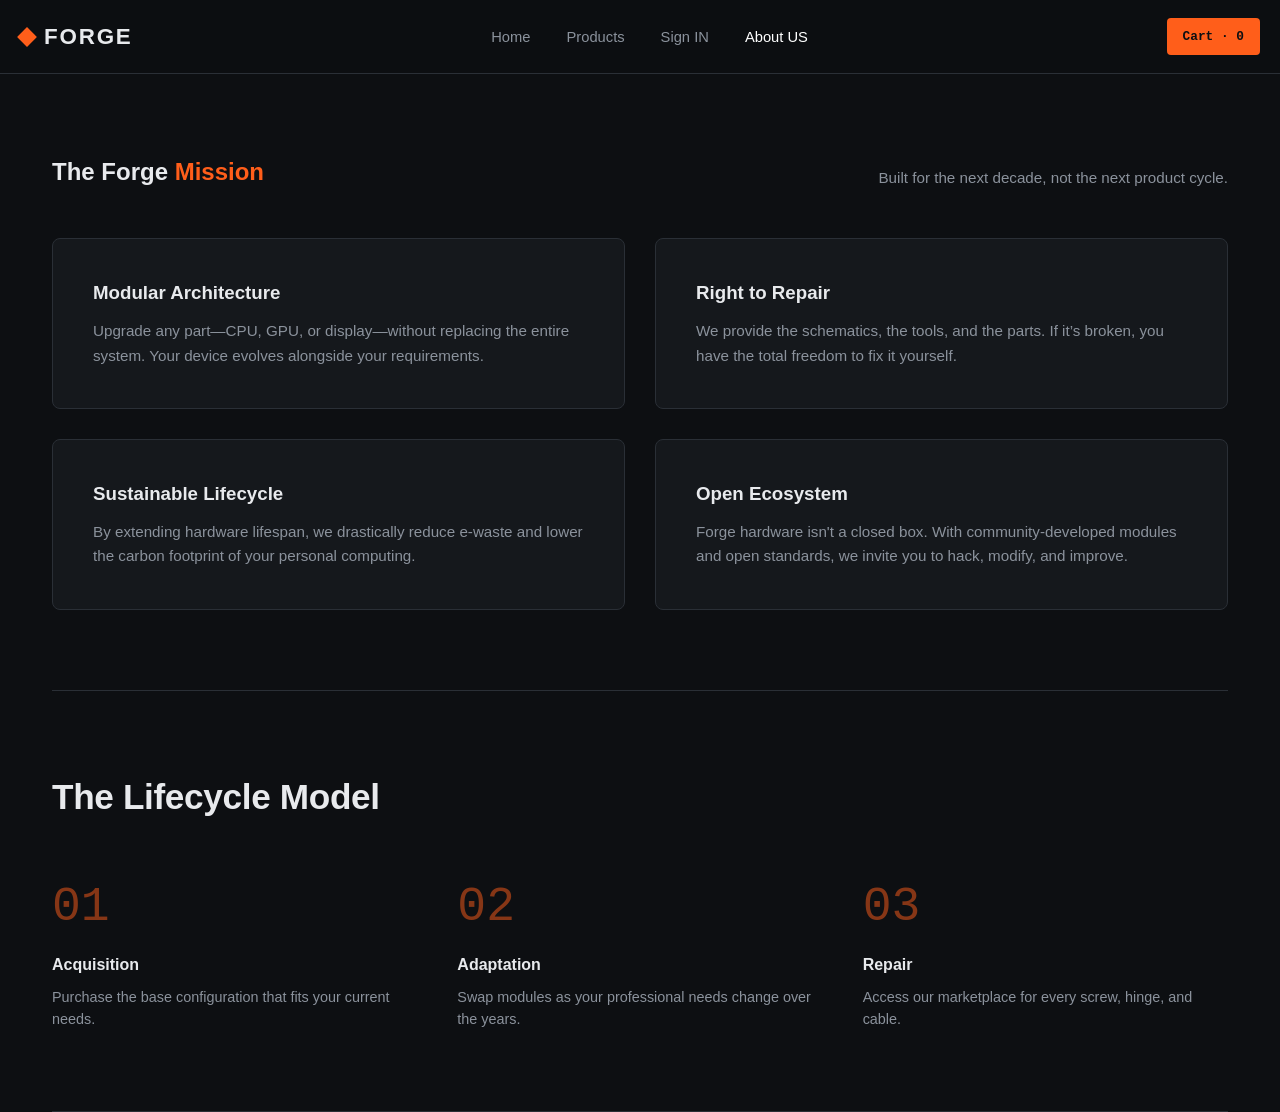
==== Pages/about.html @ 5feacd2b "please work" ====
<!doctype html>
<html lang="en">
    <head>
        <meta charset="UTF-8" />
        <meta name="viewport" content="width=device-width, initial-scale=1.0" />
        <title>About Forge — The Modular Standard</title>
        <link rel="stylesheet" href="/style.css" />
        <link rel="stylesheet" href="style.css" />
        <link rel="icon" href="/public/favicon.svg" />
    </head>
    <body>
        <header>
            <div class="container nav">
                <a href="/index.html" class="logo">
                    <span class="logo-mark"></span>
                    FORGE
                </a>
                <nav class="nav-links">
                    <a href="/index.html">Home</a>
                    <a href="shop.html">Products</a>
                    <a href="signin.html">Sign IN</a>
                    <a href="about.html" style="color: #ffffff">About US</a>
                </nav>
                <div class="nav-actions">
                    <a href="cart.html" class="cart-btn"
                        >Cart · <span class="cart-count">0</span></a
                    >
                </div>
            </div>
        </header>
        <main class="container">
            <section class="section">
                <div class="section-head">
                    <h1>The Forge <span class="accent-text">Mission</span></h1>
                    <p>
                        Built for the next decade, not the next product cycle.
                    </p>
                </div>

                <div class="mission-grid">
                    <div class="mission-card">
                        <h3>Modular Architecture</h3>
                        <p>
                            Upgrade any part—CPU, GPU, or display—without
                            replacing the entire system. Your device evolves
                            alongside your requirements.
                        </p>
                    </div>
                    <div class="mission-card">
                        <h3>Right to Repair</h3>
                        <p>
                            We provide the schematics, the tools, and the parts.
                            If it’s broken, you have the total freedom to fix it
                            yourself.
                        </p>
                    </div>
                    <div class="mission-card">
                        <h3>Sustainable Lifecycle</h3>
                        <p>
                            By extending hardware lifespan, we drastically
                            reduce e-waste and lower the carbon footprint of
                            your personal computing.
                        </p>
                    </div>
                    <div class="mission-card">
                        <h3>Open Ecosystem</h3>
                        <p>
                            Forge hardware isn't a closed box. With
                            community-developed modules and open standards, we
                            invite you to hack, modify, and improve.
                        </p>
                    </div>
                </div>
            </section>

            <section class="section">
                <div class="section-head">
                    <h2>The Lifecycle Model</h2>
                </div>
                <div class="lifecycle-grid">
                    <div class="lifecycle-step">
                        <span class="step-num">01</span>
                        <h4>Acquisition</h4>
                        <p>
                            Purchase the base configuration that fits your
                            current needs.
                        </p>
                    </div>
                    <div class="lifecycle-step">
                        <span class="step-num">02</span>
                        <h4>Adaptation</h4>
                        <p>
                            Swap modules as your professional needs change over
                            the years.
                        </p>
                    </div>
                    <div class="lifecycle-step">
                        <span class="step-num">03</span>
                        <h4>Repair</h4>
                        <p>
                            Access our marketplace for every screw, hinge, and
                            cable.
                        </p>
                    </div>
                </div>
            </section>
        </main>
    </body>
</html>
---- style.css ----
:root {
    --bg: #0d0f12;
    --bg-panel: #15181c;
    --bg-panel-2: #1b1f24;
    --line: #2a2f36;
    --text: #e8eaed;
    --text-dim: #8b929c;
    --accent: #ff5e1a;
    --accent-dim: #ad3f12;
    --teal: #1fd9c4;
    --font-display: "Space Grotesk", sans-serif;
    --font-body: "Inter", sans-serif;
    --font-mono: "JetBrains Mono", monospace;
}

* {
    margin: 0;
    padding: 0;
    box-sizing: border-box;
}

html {
    scroll-behavior: smooth;
}

body {
    background: var(--bg);
    color: var(--text);
    font-family: var(--font-body);
    line-height: 1.5;
}

a {
    color: inherit;
    text-decoration: none;
}

img {
    max-width: 100%;
    display: block;
}

:focus-visible {
    outline: 2px solid var(--accent);
    outline-offset: 2px;
}

.container {
    max-width: 1240px;
    margin: 0 auto;
    padding: 0 32px;
}

header {
    position: sticky;
    top: 0;
    z-index: 100;
    background: rgba(13, 15, 18, 0.9);
    backdrop-filter: blur(10px);
    border-bottom: 1px solid var(--line);
}

.nav {
    display: flex;
    align-items: center;
    justify-content: space-between;
    padding: 18px 0;
}

.logo {
    font-family: var(--font-display);
    font-weight: 700;
    font-size: 1.4rem;
    letter-spacing: 0.08em;
    display: flex;
    align-items: center;
    gap: 10px;
}

.logo-mark {
    width: 14px;
    height: 14px;
    background: var(--accent);
    transform: rotate(45deg);
    flex-shrink: 0;
}

.nav-links {
    display: flex;
    gap: 36px;
    font-size: 0.92rem;
    color: var(--text-dim);
}

.nav-links a {
    transition: color 0.15s ease;
}
.nav-links a:hover {
    color: var(--text);
}

.nav-actions {
    display: flex;
    align-items: center;
    gap: 18px;
}

.icon-btn {
    font-family: var(--font-mono);
    font-size: 0.8rem;
    color: var(--text-dim);
    border: 1px solid var(--line);
    padding: 8px 14px;
    border-radius: 4px;
    transition:
        border-color 0.15s ease,
        color 0.15s ease;
}
.icon-btn:hover {
    border-color: var(--accent);
    color: var(--text);
}

.cart-btn {
    font-family: var(--font-mono);
    font-size: 0.8rem;
    background: var(--accent);
    color: #0d0f12;
    padding: 9px 16px;
    border-radius: 4px;
    font-weight: 700;
    border: none;
    cursor: pointer;
    transition: background 0.15s ease;
}
.cart-btn:hover {
    background: #ff7438;
}

.hero {
    display: grid;
    grid-template-columns: 1.1fr 0.9fr;
    gap: 60px;
    align-items: center;
    padding: 90px 0 100px;
    border-bottom: 1px solid var(--line);
}

.eyebrow {
    font-family: var(--font-mono);
    color: var(--teal);
    font-size: 0.8rem;
    letter-spacing: 0.18em;
    text-transform: uppercase;
    display: flex;
    align-items: center;
    gap: 10px;
    margin-bottom: 24px;
}
.eyebrow::before {
    content: "";
    display: inline-block;
    width: 8px;
    height: 8px;
    background: var(--teal);
    border-radius: 50%;
    box-shadow: 0 0 0 4px rgba(31, 217, 196, 0.15);
}

.hero h1 {
    font-family: var(--font-display);
    font-size: clamp(2.6rem, 5vw, 4.4rem);
    font-weight: 700;
    line-height: 1.05;
    letter-spacing: -0.01em;
    margin-bottom: 24px;
}

.hero h1 span {
    color: var(--accent);
}

.hero p {
    color: var(--text-dim);
    font-size: 1.05rem;
    max-width: 480px;
    margin-bottom: 36px;
}

.hero-cta {
    display: flex;
    gap: 14px;
}

.btn-primary {
    background: var(--accent);
    color: #0d0f12;
    font-weight: 600;
    padding: 15px 28px;
    border-radius: 4px;
    border: none;
    font-size: 0.95rem;
    cursor: pointer;
    transition:
        background 0.15s ease,
        transform 0.15s ease;
}
.btn-primary:hover {
    background: #ff7438;
    transform: translateY(-1px);
}

.btn-secondary {
    border: 1px solid var(--line);
    color: var(--text);
    padding: 15px 28px;
    border-radius: 4px;
    font-size: 0.95rem;
    font-weight: 500;
    transition: border-color 0.15s ease;
}
.btn-secondary:hover {
    border-color: var(--text-dim);
}

.build-card {
    background: var(--bg-panel);
    border: 1px solid var(--line);
    border-radius: 8px;
    overflow: hidden;
    box-shadow: 0px 30px 120px -40px rgba(254, 94, 26, 0.79);
}

.build-card-head {
    display: flex;
    justify-content: space-between;
    align-items: center;
    padding: 16px 20px;
    border-bottom: 1px solid var(--line);
    font-family: var(--font-mono);
    font-size: 0.78rem;
    color: var(--text-dim);
}

.build-card-head .dots {
    display: flex;
    gap: 6px;
}
.build-card-head .dots span {
    width: 9px;
    height: 9px;
    border-radius: 50%;
    background: var(--line);
}
.build-card-head .dots span:first-child {
    background: var(--accent);
}

.build-rows {
    padding: 8px 0;
}

.build-row {
    display: flex;
    justify-content: space-between;
    align-items: center;
    padding: 14px 20px;
    border-bottom: 1px solid var(--line);
    font-size: 0.9rem;
}
.build-row:last-of-type {
    border-bottom: none;
}

.build-row .part-type {
    font-family: var(--font-mono);
    font-size: 0.72rem;
    color: var(--teal);
    background: rgba(31, 217, 196, 0.08);
    border: 1px solid rgba(31, 217, 196, 0.25);
    padding: 3px 8px;
    border-radius: 3px;
    margin-right: 14px;
    flex-shrink: 0;
}

.build-row .part-name {
    flex: 1;
    color: var(--text);
}

.build-row .part-price {
    font-family: var(--font-mono);
    color: var(--text-dim);
}

.build-total {
    display: flex;
    justify-content: space-between;
    align-items: center;
    padding: 18px 20px;
    background: var(--bg-panel-2);
    font-family: var(--font-mono);
}

.build-total .label {
    font-size: 0.78rem;
    color: var(--text-dim);
    letter-spacing: 0.1em;
    text-transform: uppercase;
}

.build-total .value {
    font-size: 1.3rem;
    font-weight: 700;
    color: var(--accent);
}

.section {
    padding: 80px 0;
    border-bottom: 1px solid var(--line);
}

.section-head {
    display: flex;
    justify-content: space-between;
    align-items: flex-end;
    margin-bottom: 48px;
    gap: 24px;
    flex-wrap: wrap;
}

.section-head h2 {
    font-family: var(--font-display);
    font-size: 2.2rem;
    font-weight: 700;
    letter-spacing: -0.01em;
}

.section-head p {
    color: var(--text-dim);
    max-width: 420px;
    font-size: 0.95rem;
}

.categories {
    display: grid;
    grid-template-columns: repeat(6, 1fr);
    gap: 14px;
}

.category-card {
    background: var(--bg-panel);
    border: 1px solid var(--line);
    border-radius: 6px;
    padding: 22px 16px;
    text-align: center;
    transition:
        border-color 0.15s ease,
        transform 0.15s ease;
}
.category-card:hover {
    border-color: var(--accent);
    transform: translateY(-3px);
}

.category-card .code {
    font-family: var(--font-mono);
    font-size: 0.7rem;
    color: var(--accent);
    letter-spacing: 0.15em;
    display: block;
    margin-bottom: 10px;
}

.category-card .name {
    font-family: var(--font-display);
    font-weight: 600;
    font-size: 1rem;
}

.product-grid {
    display: grid;
    grid-template-columns: repeat(4, 1fr);
    gap: 22px;
}

.product-card {
    background: var(--bg-panel);
    border: 1px solid var(--line);
    border-radius: 8px;
    overflow: hidden;
    display: flex;
    flex-direction: column;
    transition:
        border-color 0.15s ease,
        transform 0.15s ease;
}
.product-card:hover {
    border-color: #3a4148;
    transform: translateY(-4px);
}

.product-image {
    aspect-ratio: 4/3;
    background: #010101;
    position: relative;
    display: flex;
    align-items: center;
    justify-content: center;
    border-bottom: 1px solid var(--line);
}

.product-image::before {
    content: attr(data-glyph);
    font-family: var(--font-display);
    font-size: 3rem;
    font-weight: 700;
    color: var(--line);
}

.product-image img {
    width: 100%;
    height: 100%;
    object-fit: cover;
    padding: 0px;
    transition: transform 0.3s ease;
}

.product-card:hover .product-image img {
    transform: scale(1.04);
}

.product-image::after {
    content: "";
    position: absolute;
    inset: 0;
    background: radial-gradient(
        ellipse at center,
        transparent 100%,
        rgba(13, 15, 18, 0.1) 100%
    );
    pointer-events: none;
}

.stock-tag {
    position: absolute;
    top: 12px;
    left: 12px;
    font-family: var(--font-mono);
    font-size: 0.68rem;
    letter-spacing: 0.08em;
    text-transform: uppercase;
    padding: 4px 9px;
    border-radius: 3px;
    background: rgba(16, 16, 16, 0.75);
    border: 1px solid rgba(31, 217, 196, 1);
    color: var(--teal);
}

.stock-tag.low {
    background: rgba(16, 16, 16, 0.75);
    border-color: rgba(255, 96, 26, 0.5);
    color: var(--accent);
}

.product-info {
    padding: 18px 18px 20px;
    display: flex;
    flex-direction: column;
    gap: 10px;
    flex: 1;
}

.product-cat {
    font-family: var(--font-mono);
    font-size: 0.7rem;
    color: var(--text-dim);
    letter-spacing: 0.12em;
    text-transform: uppercase;
}

.product-name {
    font-family: var(--font-display);
    font-weight: 600;
    font-size: 1.02rem;
    line-height: 1.3;
}

.product-specs {
    font-family: var(--font-mono);
    font-size: 0.78rem;
    color: var(--text-dim);
}

.product-footer {
    margin-top: auto;
    display: flex;
    justify-content: space-between;
    align-items: center;
    padding-top: 6px;
}

.product-price {
    font-family: var(--font-mono);
    font-size: 1.15rem;
    font-weight: 700;
}

.add-btn {
    font-family: var(--font-mono);
    font-size: 0.75rem;
    background: transparent;
    border: 1px solid var(--line);
    color: var(--text);
    padding: 8px 14px;
    border-radius: 4px;
    cursor: pointer;
    transition: all 0.15s ease;
}
.add-btn:hover {
    border-color: var(--accent);
    color: var(--accent);
}

.specs-strip {
    display: grid;
    grid-template-columns: repeat(4, 1fr);
    gap: 1px;
    background: var(--line);
    border: 1px solid var(--line);
    border-radius: 8px;
    overflow: hidden;
}

.spec-item {
    background: var(--bg-panel);
    padding: 28px 24px;
}

.spec-item .num {
    font-family: var(--font-mono);
    color: var(--accent);
    font-size: 2rem;
    font-weight: 700;
    display: block;
    margin-bottom: 6px;
}

.spec-item .label {
    font-family: var(--font-mono);
    font-size: 0.78rem;
    color: var(--text-dim);
    letter-spacing: 0.05em;
}

footer {
    padding: 60px 0 40px;
}

.footer-grid {
    display: grid;
    grid-template-columns: 1.4fr 1fr 1fr 1fr;
    gap: 40px;
    margin-bottom: 48px;
}

.footer-grid h3 {
    font-family: var(--font-display);
    font-size: 1.2rem;
    margin-bottom: 18px;
    display: flex;
    align-items: center;
    gap: 10px;
}

.footer-grid p {
    color: var(--text-dim);
    font-size: 0.9rem;
    max-width: 280px;
}

.footer-col h4 {
    font-family: var(--font-mono);
    font-size: 0.78rem;
    color: var(--text-dim);
    letter-spacing: 0.12em;
    text-transform: uppercase;
    margin-bottom: 16px;
}

.footer-col ul {
    list-style: none;
    display: flex;
    flex-direction: column;
    gap: 10px;
    font-size: 0.9rem;
}

.footer-col a {
    color: var(--text-dim);
    transition: color 0.15s ease;
}
.footer-col a:hover {
    color: var(--text);
}

.footer-bottom {
    border-top: 1px solid var(--line);
    padding-top: 24px;
    display: flex;
    justify-content: space-between;
    align-items: center;
    font-family: var(--font-mono);
    font-size: 0.78rem;
    color: var(--text-dim);
}

@media (max-width: 1024px) {
    .hero {
        grid-template-columns: 1fr;
        padding: 60px 0;
    }
    .hero p {
        max-width: none;
    }
    .categories {
        grid-template-columns: repeat(3, 1fr);
    }
    .product-grid {
        grid-template-columns: repeat(2, 1fr);
    }
    .specs-strip {
        grid-template-columns: repeat(2, 1fr);
    }
    .footer-grid {
        grid-template-columns: 1fr 1fr;
    }
    .nav-links {
        display: none;
    }
}

@media (max-width: 600px) {
    .container {
        padding: 0 20px;
    }
    .categories {
        grid-template-columns: repeat(2, 1fr);
    }
    .product-grid {
        grid-template-columns: 1fr;
    }
    .specs-strip {
        grid-template-columns: 1fr;
    }
    .footer-grid {
        grid-template-columns: 1fr;
    }
    .footer-bottom {
        flex-direction: column;
        gap: 10px;
        align-items: flex-start;
    }
    .hero-cta {
        flex-direction: column;
    }
    .btn-primary,
    .btn-secondary {
        text-align: center;
    }
}

@media (prefers-reduced-motion: reduce) {
    * {
        transition: none !important;
        scroll-behavior: auto !important;
    }
}
---- Pages/style.css ----
:root {
    --bg: #0d0f12;
    --bg-panel: #15181c;
    --bg-panel-2: #1b1f24;
    --line: #2a2f36;
    --text: #e8eaed;
    --text-dim: #8b929c;
    --accent: #ff5e1a;
    --accent-dim: #ad3f12;
    --teal: #1fd9c4;
    --font-display: "Space Grotesk", sans-serif;
    --font-body: "Inter", sans-serif;
    --font-mono: "JetBrains Mono", monospace;
}

.first {
    font-family: var(--font-display);
    text-align: center;
    font-size: 32px;
}

.signin {
    font-family: var(--font-display);
    text-align: center;
    font-size: 70px;
}

.header-forge {
    font-family: var(--font-display);
    color: var(--accent);
    text-align: center;
    font-size: 70px;
}

.hero-cta {
    display: flex;
    justify-content: center; /* Centers the button horizontally */
    width: 100%; /* Ensures the wrapper takes full width of the form */
    margin-top: 20px; /* Optional: Replaces your <br> tags for cleaner spacing */
}

.btn-primary-1 {
    background: var(--accent);
    color: #0d0f12;
    font-weight: 600;
    padding: 22px 40px;
    text-align: center;
    border-radius: 4px;
    border: none;
    font-size: 2rem;
    cursor: pointer;
    transition:
        background 0.15s ease,
        transform 0.15s ease;
}

/* 1. The wrapper for each input row */
.input-group {
    display: flex;
    flex-direction: column; /* Stacks the label directly above the input */
    margin-bottom: 24px; /* Creates clean spacing between rows */
    width: 100%; /* Ensures it spans the width of your form */
    font-family: var(--font-body); /* Uses your body font ('Inter') */
}

/* 2. Styling the Text Labels */
.form-label {
    font-size: 0.9rem;
    font-weight: 600;
    color: var(--text); /* Uses your primary text color (#e8eaed) */
    margin-bottom: 8px; /* Pushes the input line slightly down */
}

/* 3. The Minimalist Underline Input Fields */
.input-group input {
    background: transparent; /* Removes the default white box fill */
    border: none; /* Erases all top, left, and right borders */
    border-bottom: 2px solid var(--line); /* Soft default line color (#2a2f36) */

    padding: 8px 0; /* Adds padding on top and bottom, keeps left flat */
    font-family: var(
        --font-mono
    ); /* Swaps the input text to your clean monospace font */
    font-size: 1rem;
    color: var(--text); /* Colors the text you type */
    outline: none; /* Removes the default browser focus outline ring */
    transition: border-bottom-color 0.2s ease;
}

/* 4. Placeholder Text Styling (The faint text inside) */
.input-group input::placeholder {
    color: var(--text-dim); /* Uses your dim text color (#8b929c) */
    font-size: 0.95rem;
}

/* 5. Focus Effect (Changes line color when clicked) */
.input-group input:focus {
    border-bottom: 2px solid var(--accent); /* Smoothly transitions to your orange accent color (#ff5e1a) */
}

/* 6. Updating your primary button wrapper to use the design system tokens */
.hero-cta {
    display: flex;
    justify-content: center; /* Centers the button horizontally */
    width: 100%; /* Ensures the wrapper takes full width of the form */
    margin-top: 28px; /* Clean spacing at the bottom */
}

/* 7. Updating your primary button styles */
.btn-primary-1 {
    background: var(--accent); /* Primary accent orange */
    color: var(
        --bg
    ); /* Dark background color for contrasting text inside the button */
    font-family: var(
        --font-display
    ); /* Bold display font for the action button */
    font-weight: 600;
    padding: 15px 28px;
    text-align: center;
    border-radius: 4px;
    border: none;
    font-size: 0.95rem;
    cursor: pointer;
    transition:
        background 0.15s ease,
        transform 0.15s ease;
}

/* Container wrapping the text and the buttons */
.social-login-container {
    display: flex;
    flex-direction: column;
    align-items: center;
    margin-top: 40px; /* Adds clear separation below your sign-in button */
    width: 100%;
}

/* "Or you can join with" Text style */
.social-text {
    font-family: var(--font-body);
    color: var(--text-dim); /* Faded text color (#8b929c) */
    font-size: 0.9rem;
    margin-bottom: 20px; /* Gap between text and icon row */
}

/* Row wrapper for the circular buttons */
.social-icons-row {
    display: flex;
    justify-content: center;
    gap: 20px; /* Clean horizontal gap between the circles */
}

/* Base style for ALL social buttons */
.social-btn {
    display: flex;
    align-items: center;
    justify-content: center;
    width: 52px; /* Perfect circular dimensions */
    height: 52px;
    border-radius: 50%; /* Forces it into a flawless circle */
    border: none;
    cursor: pointer;
    transition:
        transform 0.2s ease,
        filter 0.2s ease;
}

/* Icon sizing inside the circle wrapper */
.social-btn svg {
    width: 24px;
    height: 24px;
}

/* Individual branding colors */
.google-btn {
    background-color: #ffffff; /* Clean white background for the colorful Google G */
}

.facebook-btn {
    background-color: #1877f2; /* Official Facebook blue */
    color: #ffffff; /* Makes the F icon white */
}

.apple-btn {
    background-color: var(--text); /* Uses your off-white token (#e8eaed) */
    color: var(
        --bg
    ); /* Uses your absolute dark background for the leaf silhouette */
}

/* Interaction Effects */
.social-btn:hover {
    transform: translateY(-3px); /* Soft jump up effect on hover */
    filter: brightness(1.1); /* Slightly lights up the buttons when hovered */
}

.social-btn:active {
    transform: translateY(0); /* Pushes back down when clicked */
}

/* Flex container to hold the text elements in one single baseline row */
.social-text-wrapper {
    display: flex;
    align-items: center;
    justify-content: center;
    gap: 6px; /* Snug, natural space between the words */
    margin-bottom: 20px; /* Keeps the same gap above your icons */
    font-family: var(--font-body);
    font-size: 0.9rem;
}

/* Replaces your old standalone .social-text margin settings */
.social-text {
    color: var(--text-dim);
    margin: 0; /* Strips default paragraph margins */
}

/* Faint "or" separator text */
.text-separator {
    color: var(--text-dim);
    opacity: 0.6; /* Softens the middle "or" slightly */
}

/* Your clean, new interactive anchor tag link */
.ghost-link {
    color: var(--text-dim);
    text-decoration: underline;
    text-underline-offset: 3px; /* Keeps the underline readable */
    cursor: pointer;
    transition: color 0.2s ease;
}

/* Turns your orange accent color when hovered */
.ghost-link:hover {
    color: var(--accent);
}

/* Simple hover effect to swap to your dimmed accent color */
.btn-primary-1:hover {
    background: var(--accent-dim);
}

/* Master Screen Layout */
.login-container {
    display: flex;
    width: 100%;
    min-height: 100vh;
    background-color: var(--bg);
    overflow: hidden;
}

/* LEFT HALF: Shifted slightly to the left */
.form-section {
    flex: 1;
    display: flex;
    justify-content: flex-start; /* MODIFIED: Aligns form to the left side */
    align-items: center;
    padding-left: 10%; /* Shifts it in from the edge perfectly */
    padding-right: 5%;
    z-index: 2;
}

.form-container {
    position: relative;
    width: 100%;
    max-width: 400px;
}

/* RIGHT HALF: Geometric Image Styling */
.image-section {
    flex: 1.2; /* Gives the image a slightly wider presence */
    display: flex;
    align-items: center;
    justify-content: center;
    padding: 40px;
    position: relative;
}

/* The frame that cuts the image and holds the custom border token */
.image-wrapper {
    width: 100%;
    height: 85vh;
    position: relative;
    background: var(--line); /* Creates a subtle frame border edge */
    padding: 2px; /* Border thickness */

    /* MODIFIED: Cuts the wrapper into a sharp, geometric high-tech angle */
    clip-path: polygon(15% 0%, 100% 0%, 100% 100%, 0% 100%);

    /* MODIFIED: Smoothly fades the entire element to the right */
    mask-image: linear-gradient(
        to right,
        rgba(0, 0, 0, 1) 60%,
        rgba(0, 0, 0, 0.1) 100%
    );
    -webkit-mask-image: linear-gradient(
        to right,
        rgba(0, 0, 0, 1) 60%,
        rgba(0, 0, 0, 0.1) 100%
    );
}

/* Inside Image Settings */
.side-image {
    width: 100%;
    height: 100%;
    object-fit: cover;

    /* Keeps the exact same cut profile as the border container wrapper */
    clip-path: polygon(15% 0%, 100% 0%, 100% 100%, 0% 100%);
}

.login-container {
    display: flex;
    justify-content: center; /* Centers horizontally */
    align-items: center; /* Centers vertically */
    min-height: 100vh; /* 100% of the viewport height */
}

.login-form {
    width: 100%;
    max-width: 400px; /* Keeps the form at a readable width */
    padding: 20px;
    background: white;
    border-radius: 8px;
}

/* --- Cart Page Specific Styles --- */

.cart-summary {
    background: var(--bg-panel);
    border: 1px solid var(--line);
    border-radius: 8px;
    padding: 24px;
    margin-bottom: 24px;
}

.cart-items-list {
    list-style: none;
    margin-top: 20px;
    border-top: 1px solid var(--line);
}

.cart-item-row {
    display: grid;
    grid-template-columns: 1fr auto auto auto;
    gap: 20px;
    align-items: center;
    padding: 16px 0;
    border-bottom: 1px solid var(--line);
    font-family: var(--font-mono);
    font-size: 0.9rem;
}

.cart-total-row {
    display: flex;
    justify-content: space-between;
    margin-top: 20px;
    padding-top: 20px;
    font-family: var(--font-display);
    font-size: 1.25rem;
    font-weight: 700;
    color: var(--accent);
}

.cart-actions {
    display: flex;
    gap: 14px;
    margin-bottom: 40px;
}

.checkout-section {
    background: var(--bg-panel-2);
    border: 1px solid var(--line);
    padding: 32px;
    border-radius: 8px;
}

.checkout-section h2 {
    font-family: var(--font-display);
    margin-bottom: 20px;
}

.payment-methods {
    display: grid;
    grid-template-columns: repeat(auto-fit, minmax(200px, 1fr));
    gap: 16px;
    margin-bottom: 24px;
}

.payment-option {
    display: flex;
    align-items: center;
    gap: 10px;
    background: var(--bg-panel);
    padding: 16px;
    border: 1px solid var(--line);
    border-radius: 6px;
    cursor: pointer;
    font-family: var(--font-mono);
    font-size: 0.9rem;
}

.payment-option input {
    accent-color: var(--accent);
}

.checkout-btn {
    width: 100%;
    font-size: 1rem;
    padding: 18px;
}

/* --- Marquee Animation --- */
.marquee-container {
    width: 100%;
    overflow: hidden;
    background: var(--bg-panel);
    border-top: 1px solid var(--line);
    border-bottom: 1px solid var(--line);
    padding: 8px 0;
    font-family: var(--font-mono);
    font-size: 0.75rem;
    color: var(--text-dim);
}

.marquee-content {
    display: flex;
    white-space: nowrap;
    animation: marquee 20s linear infinite;
}

.marquee-item {
    padding: 0 40px;
    display: flex;
    align-items: center;
    gap: 10px;
}

.marquee-item::before {
    content: ">";
    color: var(--accent);
}

@keyframes marquee {
    0% {
        transform: translateX(100%);
    }
    100% {
        transform: translateX(-100%);
    }
}

/* About Page Specific Styles */
.mission-grid {
    display: grid;
    grid-template-columns: repeat(2, 1fr);
    gap: 30px;
    margin-top: 40px;
}

.mission-card {
    border: 1px solid var(--line);
    padding: 40px;
    border-radius: 8px;
    background: var(--bg-panel);
}

.mission-card h3 {
    font-family: var(--font-display);
    margin-bottom: 12px;
    color: var(--text);
}

.mission-card p {
    color: var(--text-dim);
    font-size: 0.95rem;
    line-height: 1.6;
}

.lifecycle-grid {
    display: grid;
    grid-template-columns: repeat(3, 1fr);
    gap: 40px;
    margin-top: 40px;
}

.step-num {
    font-family: var(--font-mono);
    font-size: 3rem;
    color: var(--accent);
    opacity: 0.5;
    display: block;
    margin-bottom: 10px;
}

.lifecycle-step h4 {
    margin-bottom: 10px;
    font-family: var(--font-display);
}

.lifecycle-step p {
    color: var(--text-dim);
    font-size: 0.9rem;
}

.accent-text {
    color: var(--accent);
}

@media (max-width: 900px) {
    .mission-grid {
        grid-template-columns: 1fr;
    }
    .lifecycle-grid {
        grid-template-columns: 1fr;
    }
}
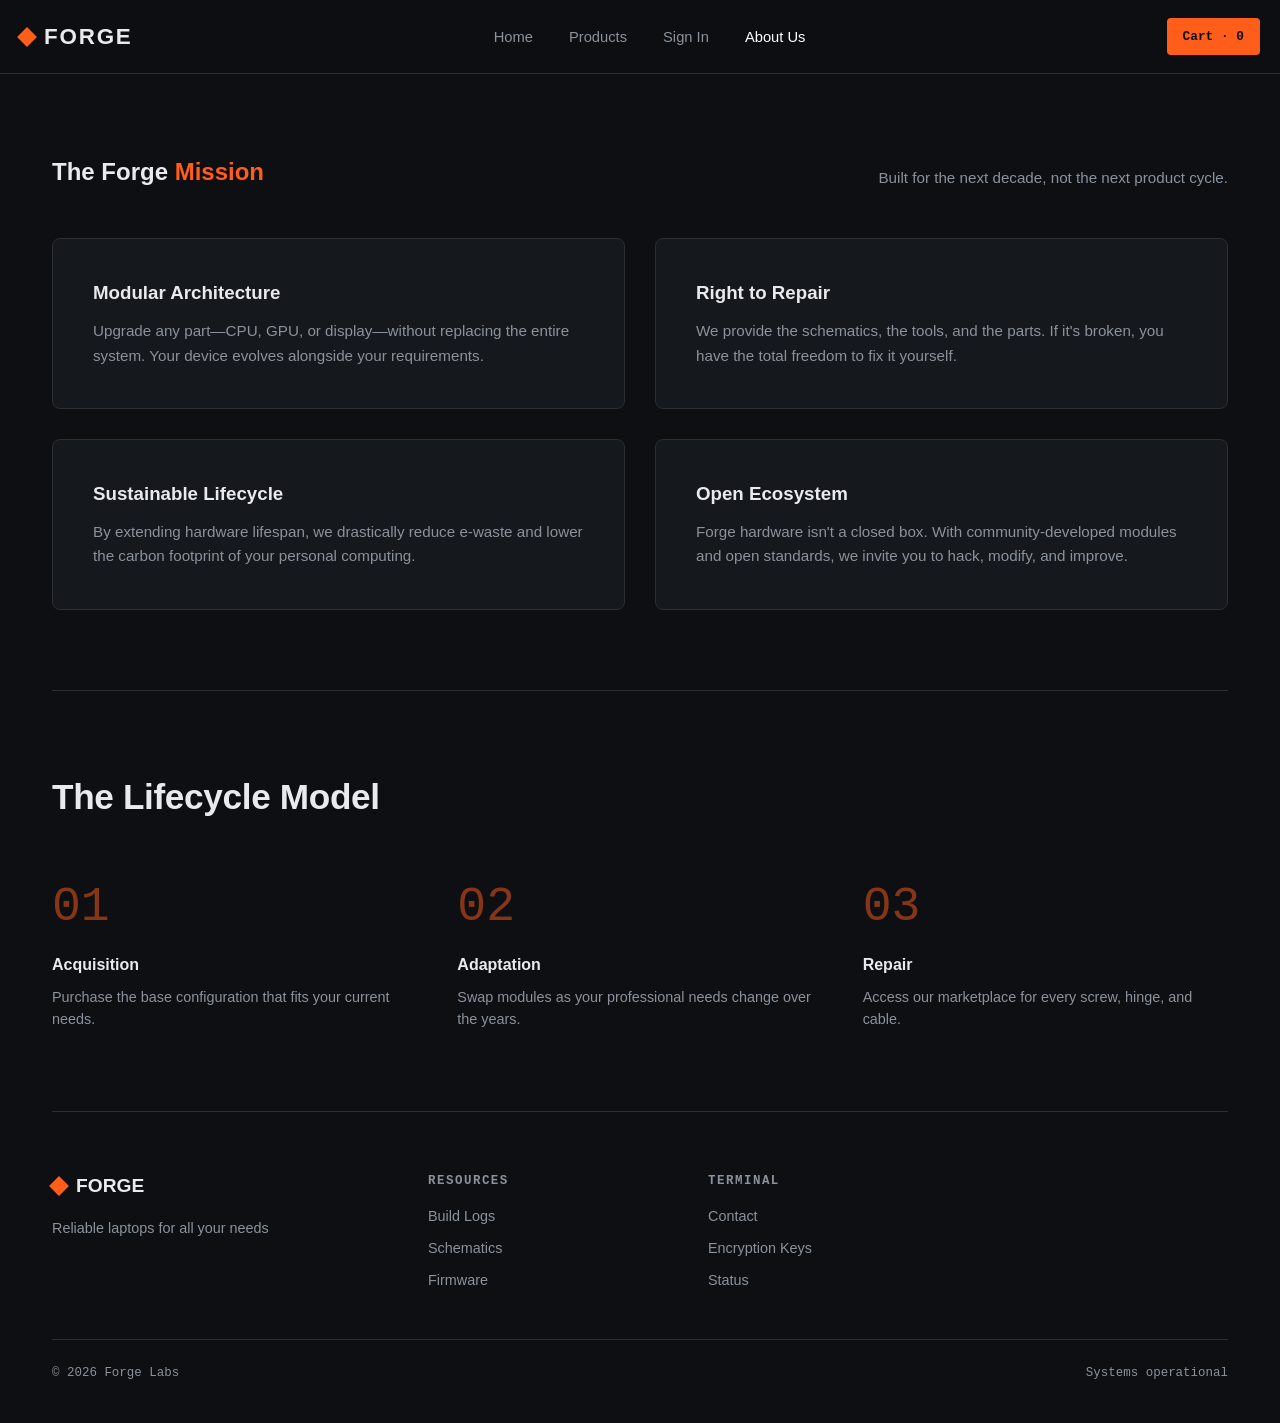
==== commit 200c709a: "trying claude solution" ====
--- a/Pages/about.html
+++ b/Pages/about.html
@@ -5,7 +5,7 @@
         <meta name="viewport" content="width=device-width, initial-scale=1.0" />
         <title>About Forge — The Modular Standard</title>
         <link rel="stylesheet" href="/style.css" />
-        <link rel="stylesheet" href="style.css" />
+        <link rel="stylesheet" href="/Pages/style.css" />
         <link rel="icon" href="/public/favicon.svg" />
     </head>
     <body>
@@ -17,58 +17,38 @@
                 </a>
                 <nav class="nav-links">
                     <a href="/index.html">Home</a>
-                    <a href="shop.html">Products</a>
-                    <a href="signin.html">Sign IN</a>
-                    <a href="about.html" style="color: #ffffff">About US</a>
+                    <a href="/Pages/shop.html">Products</a>
+                    <a href="/Pages/signin.html">Sign In</a>
+                    <a href="#" style="color: #ffffff">About Us</a>
                 </nav>
                 <div class="nav-actions">
-                    <a href="cart.html" class="cart-btn"
-                        >Cart · <span class="cart-count">0</span></a
-                    >
+                    <a href="/Pages/cart.html" class="cart-btn">Cart · <span class="cart-count">0</span></a>
                 </div>
             </div>
         </header>
+
         <main class="container">
             <section class="section">
                 <div class="section-head">
                     <h1>The Forge <span class="accent-text">Mission</span></h1>
-                    <p>
-                        Built for the next decade, not the next product cycle.
-                    </p>
+                    <p>Built for the next decade, not the next product cycle.</p>
                 </div>
-
                 <div class="mission-grid">
                     <div class="mission-card">
                         <h3>Modular Architecture</h3>
-                        <p>
-                            Upgrade any part—CPU, GPU, or display—without
-                            replacing the entire system. Your device evolves
-                            alongside your requirements.
-                        </p>
+                        <p>Upgrade any part—CPU, GPU, or display—without replacing the entire system. Your device evolves alongside your requirements.</p>
                     </div>
                     <div class="mission-card">
                         <h3>Right to Repair</h3>
-                        <p>
-                            We provide the schematics, the tools, and the parts.
-                            If it’s broken, you have the total freedom to fix it
-                            yourself.
-                        </p>
+                        <p>We provide the schematics, the tools, and the parts. If it's broken, you have the total freedom to fix it yourself.</p>
                     </div>
                     <div class="mission-card">
                         <h3>Sustainable Lifecycle</h3>
-                        <p>
-                            By extending hardware lifespan, we drastically
-                            reduce e-waste and lower the carbon footprint of
-                            your personal computing.
-                        </p>
+                        <p>By extending hardware lifespan, we drastically reduce e-waste and lower the carbon footprint of your personal computing.</p>
                     </div>
                     <div class="mission-card">
                         <h3>Open Ecosystem</h3>
-                        <p>
-                            Forge hardware isn't a closed box. With
-                            community-developed modules and open standards, we
-                            invite you to hack, modify, and improve.
-                        </p>
+                        <p>Forge hardware isn't a closed box. With community-developed modules and open standards, we invite you to hack, modify, and improve.</p>
                     </div>
                 </div>
             </section>
@@ -81,29 +61,53 @@
                     <div class="lifecycle-step">
                         <span class="step-num">01</span>
                         <h4>Acquisition</h4>
-                        <p>
-                            Purchase the base configuration that fits your
-                            current needs.
-                        </p>
+                        <p>Purchase the base configuration that fits your current needs.</p>
                     </div>
                     <div class="lifecycle-step">
                         <span class="step-num">02</span>
                         <h4>Adaptation</h4>
-                        <p>
-                            Swap modules as your professional needs change over
-                            the years.
-                        </p>
+                        <p>Swap modules as your professional needs change over the years.</p>
                     </div>
                     <div class="lifecycle-step">
                         <span class="step-num">03</span>
                         <h4>Repair</h4>
-                        <p>
-                            Access our marketplace for every screw, hinge, and
-                            cable.
-                        </p>
+                        <p>Access our marketplace for every screw, hinge, and cable.</p>
                     </div>
                 </div>
             </section>
         </main>
+
+        <footer id="contact">
+            <div class="container">
+                <div class="footer-grid">
+                    <div>
+                        <h3><span class="logo-mark"></span> FORGE</h3>
+                        <p>Reliable laptops for all your needs</p>
+                    </div>
+                    <div class="footer-col">
+                        <h4>Resources</h4>
+                        <ul>
+                            <li><a href="#">Build Logs</a></li>
+                            <li><a href="#">Schematics</a></li>
+                            <li><a href="#">Firmware</a></li>
+                        </ul>
+                    </div>
+                    <div class="footer-col">
+                        <h4>Terminal</h4>
+                        <ul>
+                            <li><a href="#">Contact</a></li>
+                            <li><a href="#">Encryption Keys</a></li>
+                            <li><a href="#">Status</a></li>
+                        </ul>
+                    </div>
+                </div>
+                <div class="footer-bottom">
+                    <span>© 2026 Forge Labs</span>
+                    <span>Systems operational</span>
+                </div>
+            </div>
+        </footer>
+
+        <script src="/src/script.js?v=2"></script>
     </body>
 </html>
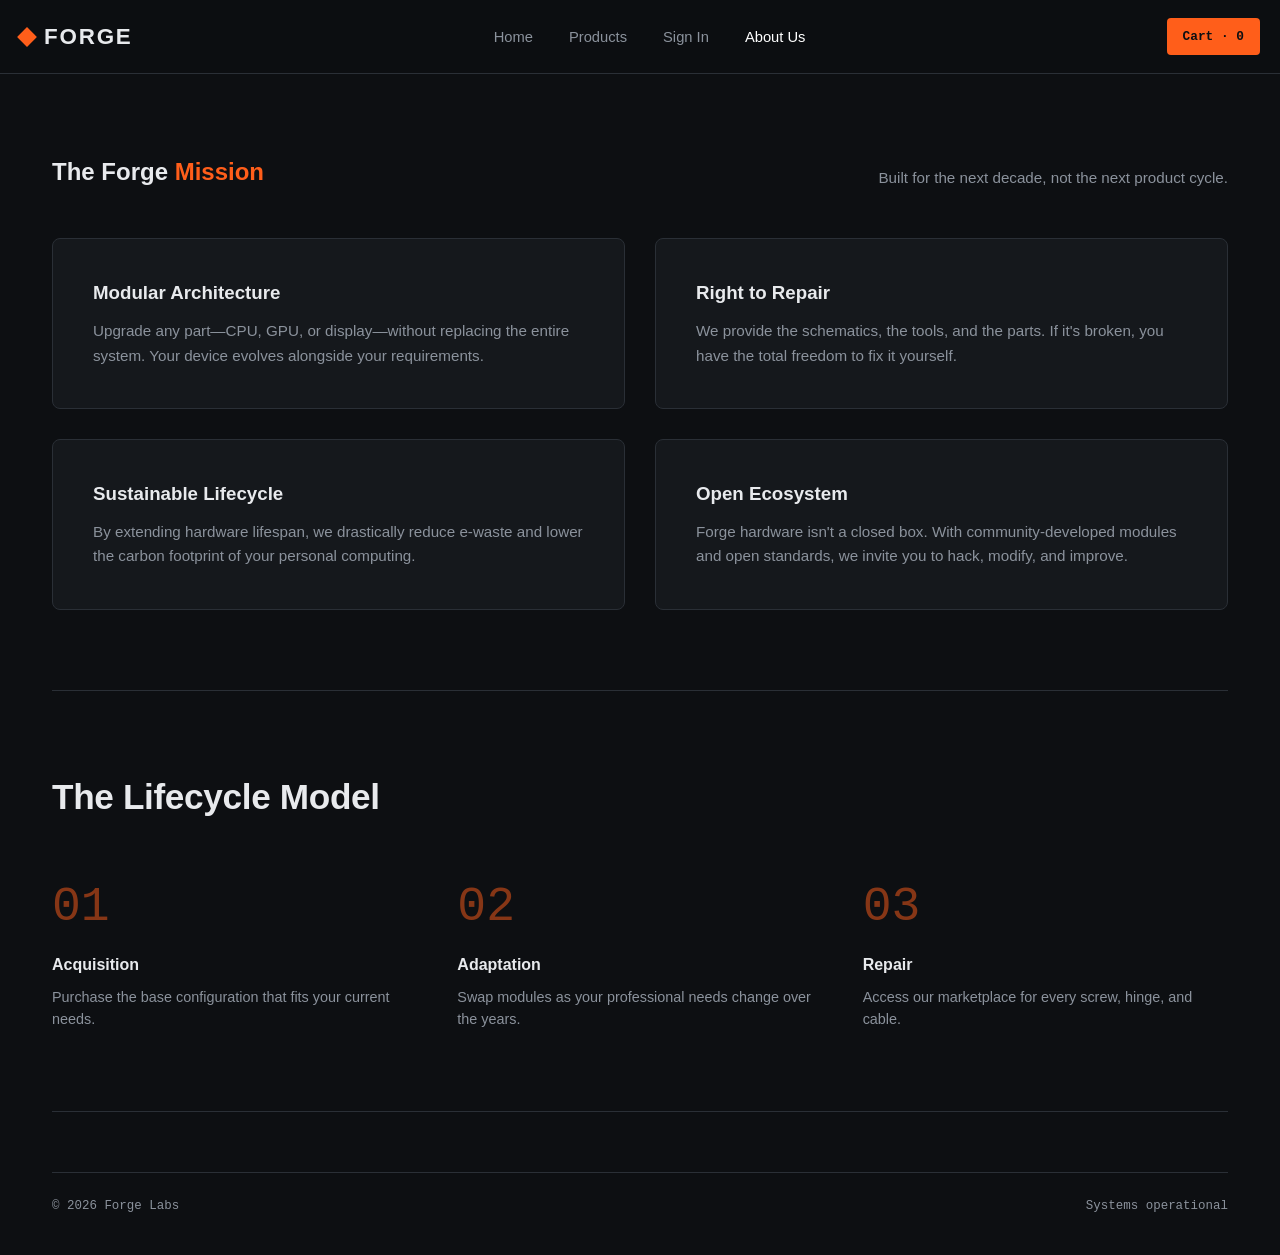
==== commit d4b06d32: "fixing css brackets and modifing footer" ====
--- a/Pages/about.html
+++ b/Pages/about.html
@@ -22,7 +22,9 @@
                     <a href="#" style="color: #ffffff">About Us</a>
                 </nav>
                 <div class="nav-actions">
-                    <a href="/Pages/cart.html" class="cart-btn">Cart · <span class="cart-count">0</span></a>
+                    <a href="/Pages/cart.html" class="cart-btn"
+                        >Cart · <span class="cart-count">0</span></a
+                    >
                 </div>
             </div>
         </header>
@@ -31,24 +33,42 @@
             <section class="section">
                 <div class="section-head">
                     <h1>The Forge <span class="accent-text">Mission</span></h1>
-                    <p>Built for the next decade, not the next product cycle.</p>
+                    <p>
+                        Built for the next decade, not the next product cycle.
+                    </p>
                 </div>
                 <div class="mission-grid">
                     <div class="mission-card">
                         <h3>Modular Architecture</h3>
-                        <p>Upgrade any part—CPU, GPU, or display—without replacing the entire system. Your device evolves alongside your requirements.</p>
+                        <p>
+                            Upgrade any part—CPU, GPU, or display—without
+                            replacing the entire system. Your device evolves
+                            alongside your requirements.
+                        </p>
                     </div>
                     <div class="mission-card">
                         <h3>Right to Repair</h3>
-                        <p>We provide the schematics, the tools, and the parts. If it's broken, you have the total freedom to fix it yourself.</p>
+                        <p>
+                            We provide the schematics, the tools, and the parts.
+                            If it's broken, you have the total freedom to fix it
+                            yourself.
+                        </p>
                     </div>
                     <div class="mission-card">
                         <h3>Sustainable Lifecycle</h3>
-                        <p>By extending hardware lifespan, we drastically reduce e-waste and lower the carbon footprint of your personal computing.</p>
+                        <p>
+                            By extending hardware lifespan, we drastically
+                            reduce e-waste and lower the carbon footprint of
+                            your personal computing.
+                        </p>
                     </div>
                     <div class="mission-card">
                         <h3>Open Ecosystem</h3>
-                        <p>Forge hardware isn't a closed box. With community-developed modules and open standards, we invite you to hack, modify, and improve.</p>
+                        <p>
+                            Forge hardware isn't a closed box. With
+                            community-developed modules and open standards, we
+                            invite you to hack, modify, and improve.
+                        </p>
                     </div>
                 </div>
             </section>
@@ -61,17 +81,26 @@
                     <div class="lifecycle-step">
                         <span class="step-num">01</span>
                         <h4>Acquisition</h4>
-                        <p>Purchase the base configuration that fits your current needs.</p>
+                        <p>
+                            Purchase the base configuration that fits your
+                            current needs.
+                        </p>
                     </div>
                     <div class="lifecycle-step">
                         <span class="step-num">02</span>
                         <h4>Adaptation</h4>
-                        <p>Swap modules as your professional needs change over the years.</p>
+                        <p>
+                            Swap modules as your professional needs change over
+                            the years.
+                        </p>
                     </div>
                     <div class="lifecycle-step">
                         <span class="step-num">03</span>
                         <h4>Repair</h4>
-                        <p>Access our marketplace for every screw, hinge, and cable.</p>
+                        <p>
+                            Access our marketplace for every screw, hinge, and
+                            cable.
+                        </p>
                     </div>
                 </div>
             </section>
@@ -79,28 +108,6 @@
 
         <footer id="contact">
             <div class="container">
-                <div class="footer-grid">
-                    <div>
-                        <h3><span class="logo-mark"></span> FORGE</h3>
-                        <p>Reliable laptops for all your needs</p>
-                    </div>
-                    <div class="footer-col">
-                        <h4>Resources</h4>
-                        <ul>
-                            <li><a href="#">Build Logs</a></li>
-                            <li><a href="#">Schematics</a></li>
-                            <li><a href="#">Firmware</a></li>
-                        </ul>
-                    </div>
-                    <div class="footer-col">
-                        <h4>Terminal</h4>
-                        <ul>
-                            <li><a href="#">Contact</a></li>
-                            <li><a href="#">Encryption Keys</a></li>
-                            <li><a href="#">Status</a></li>
-                        </ul>
-                    </div>
-                </div>
                 <div class="footer-bottom">
                     <span>© 2026 Forge Labs</span>
                     <span>Systems operational</span>
--- a/style.css
+++ b/style.css
@@ -422,7 +422,6 @@
 .product-image img {
     width: 100%;
     height: 100%;
-    object-fit: cover;
     padding: 0px;
     transition: transform 0.3s ease;
 }
--- a/Pages/style.css
+++ b/Pages/style.css
@@ -8,9 +8,9 @@
     --accent: #ff5e1a;
     --accent-dim: #ad3f12;
     --teal: #1fd9c4;
-    --font-display: "Space Grotesk", sans-serif;
-    --font-body: "Inter", sans-serif;
-    --font-mono: "JetBrains Mono", monospace;
+    --font-display: "space grotesk", sans-serif;
+    --font-body: "inter", sans-serif;
+    --font-mono: "jetbrains mono", monospace;
 }
 
 .first {
@@ -34,9 +34,9 @@
 
 .hero-cta {
     display: flex;
-    justify-content: center; /* Centers the button horizontally */
-    width: 100%; /* Ensures the wrapper takes full width of the form */
-    margin-top: 20px; /* Optional: Replaces your <br> tags for cleaner spacing */
+    justify-content: center;
+    width: 100%;
+    margin-top: 20px;
 }
 
 .btn-primary-1 {
@@ -54,67 +54,54 @@
         transform 0.15s ease;
 }
 
-/* 1. The wrapper for each input row */
 .input-group {
     display: flex;
-    flex-direction: column; /* Stacks the label directly above the input */
-    margin-bottom: 24px; /* Creates clean spacing between rows */
-    width: 100%; /* Ensures it spans the width of your form */
-    font-family: var(--font-body); /* Uses your body font ('Inter') */
-}
-
-/* 2. Styling the Text Labels */
+    flex-direction: column;
+    margin-bottom: 24px;
+    width: 100%;
+    font-family: var(--font-body);
+}
+
 .form-label {
     font-size: 0.9rem;
     font-weight: 600;
-    color: var(--text); /* Uses your primary text color (#e8eaed) */
-    margin-bottom: 8px; /* Pushes the input line slightly down */
-}
-
-/* 3. The Minimalist Underline Input Fields */
+    color: var(--text);
+    margin-bottom: 8px;
+}
+
 .input-group input {
-    background: transparent; /* Removes the default white box fill */
-    border: none; /* Erases all top, left, and right borders */
-    border-bottom: 2px solid var(--line); /* Soft default line color (#2a2f36) */
-
-    padding: 8px 0; /* Adds padding on top and bottom, keeps left flat */
-    font-family: var(
-        --font-mono
-    ); /* Swaps the input text to your clean monospace font */
+    background: transparent;
+    border: none;
+    border-bottom: 2px solid var(--line);
+
+    padding: 8px 0;
+    font-family: var(--font-mono);
     font-size: 1rem;
-    color: var(--text); /* Colors the text you type */
-    outline: none; /* Removes the default browser focus outline ring */
+    color: var(--text);
+    outline: none;
     transition: border-bottom-color 0.2s ease;
 }
 
-/* 4. Placeholder Text Styling (The faint text inside) */
 .input-group input::placeholder {
-    color: var(--text-dim); /* Uses your dim text color (#8b929c) */
+    color: var(--text-dim);
     font-size: 0.95rem;
 }
 
-/* 5. Focus Effect (Changes line color when clicked) */
 .input-group input:focus {
-    border-bottom: 2px solid var(--accent); /* Smoothly transitions to your orange accent color (#ff5e1a) */
-}
-
-/* 6. Updating your primary button wrapper to use the design system tokens */
+    border-bottom: 2px solid var(--accent);
+}
+
 .hero-cta {
     display: flex;
-    justify-content: center; /* Centers the button horizontally */
-    width: 100%; /* Ensures the wrapper takes full width of the form */
-    margin-top: 28px; /* Clean spacing at the bottom */
-}
-
-/* 7. Updating your primary button styles */
+    justify-content: center;
+    width: 100%;
+    margin-top: 28px;
+}
+
 .btn-primary-1 {
-    background: var(--accent); /* Primary accent orange */
-    color: var(
-        --bg
-    ); /* Dark background color for contrasting text inside the button */
-    font-family: var(
-        --font-display
-    ); /* Bold display font for the action button */
+    background: var(--accent);
+    color: var(--bg);
+    font-family: var(--font-display);
     font-weight: 600;
     padding: 15px 28px;
     text-align: center;
@@ -127,38 +114,34 @@
         transform 0.15s ease;
 }
 
-/* Container wrapping the text and the buttons */
 .social-login-container {
     display: flex;
     flex-direction: column;
     align-items: center;
-    margin-top: 40px; /* Adds clear separation below your sign-in button */
-    width: 100%;
-}
-
-/* "Or you can join with" Text style */
+    margin-top: 40px;
+    width: 100%;
+}
+
 .social-text {
     font-family: var(--font-body);
-    color: var(--text-dim); /* Faded text color (#8b929c) */
-    font-size: 0.9rem;
-    margin-bottom: 20px; /* Gap between text and icon row */
-}
-
-/* Row wrapper for the circular buttons */
+    color: var(--text-dim);
+    font-size: 0.9rem;
+    margin-bottom: 20px;
+}
+
 .social-icons-row {
     display: flex;
     justify-content: center;
-    gap: 20px; /* Clean horizontal gap between the circles */
-}
-
-/* Base style for ALL social buttons */
+    gap: 20px;
+}
+
 .social-btn {
     display: flex;
     align-items: center;
     justify-content: center;
-    width: 52px; /* Perfect circular dimensions */
+    width: 52px;
     height: 52px;
-    border-radius: 50%; /* Forces it into a flawless circle */
+    border-radius: 50%;
     border: none;
     cursor: pointer;
     transition:
@@ -166,82 +149,70 @@
         filter 0.2s ease;
 }
 
-/* Icon sizing inside the circle wrapper */
 .social-btn svg {
     width: 24px;
     height: 24px;
 }
 
-/* Individual branding colors */
 .google-btn {
-    background-color: #ffffff; /* Clean white background for the colorful Google G */
+    background-color: #ffffff;
 }
 
 .facebook-btn {
-    background-color: #1877f2; /* Official Facebook blue */
-    color: #ffffff; /* Makes the F icon white */
+    background-color: #1877f2;
+    color: #ffffff;
 }
 
 .apple-btn {
-    background-color: var(--text); /* Uses your off-white token (#e8eaed) */
-    color: var(
-        --bg
-    ); /* Uses your absolute dark background for the leaf silhouette */
-}
-
-/* Interaction Effects */
+    background-color: var(--text);
+    color: var(--bg);
+}
+
 .social-btn:hover {
-    transform: translateY(-3px); /* Soft jump up effect on hover */
-    filter: brightness(1.1); /* Slightly lights up the buttons when hovered */
+    transform: translatey(-3px);
+    filter: brightness(1.1);
 }
 
 .social-btn:active {
-    transform: translateY(0); /* Pushes back down when clicked */
-}
-
-/* Flex container to hold the text elements in one single baseline row */
+    transform: translatey(0);
+}
+
 .social-text-wrapper {
     display: flex;
     align-items: center;
     justify-content: center;
-    gap: 6px; /* Snug, natural space between the words */
-    margin-bottom: 20px; /* Keeps the same gap above your icons */
+    gap: 6px;
+    margin-bottom: 20px;
     font-family: var(--font-body);
     font-size: 0.9rem;
 }
 
-/* Replaces your old standalone .social-text margin settings */
 .social-text {
     color: var(--text-dim);
-    margin: 0; /* Strips default paragraph margins */
-}
-
-/* Faint "or" separator text */
+    margin: 0;
+}
+
 .text-separator {
     color: var(--text-dim);
-    opacity: 0.6; /* Softens the middle "or" slightly */
-}
-
-/* Your clean, new interactive anchor tag link */
+    opacity: 0.6;
+}
+
 .ghost-link {
     color: var(--text-dim);
     text-decoration: underline;
-    text-underline-offset: 3px; /* Keeps the underline readable */
+    text-underline-offset: 3px;
     cursor: pointer;
     transition: color 0.2s ease;
 }
 
-/* Turns your orange accent color when hovered */
 .ghost-link:hover {
     color: var(--accent);
 }
 
-/* Simple hover effect to swap to your dimmed accent color */
 .btn-primary-1:hover {
     background: var(--accent-dim);
 }
 
-/* Master Screen Layout */
 .login-container {
     display: flex;
     width: 100%;
@@ -250,13 +221,12 @@
     overflow: hidden;
 }
 
-/* LEFT HALF: Shifted slightly to the left */
 .form-section {
     flex: 1;
     display: flex;
-    justify-content: flex-start; /* MODIFIED: Aligns form to the left side */
-    align-items: center;
-    padding-left: 10%; /* Shifts it in from the edge perfectly */
+    justify-content: flex-start;
+    align-items: center;
+    padding-left: 10%;
     padding-right: 5%;
     z-index: 2;
 }
@@ -267,9 +237,8 @@
     max-width: 400px;
 }
 
-/* RIGHT HALF: Geometric Image Styling */
 .image-section {
-    flex: 1.2; /* Gives the image a slightly wider presence */
+    flex: 1.2;
     display: flex;
     align-items: center;
     justify-content: center;
@@ -277,18 +246,13 @@
     position: relative;
 }
 
-/* The frame that cuts the image and holds the custom border token */
 .image-wrapper {
     width: 100%;
     height: 85vh;
     position: relative;
-    background: var(--line); /* Creates a subtle frame border edge */
-    padding: 2px; /* Border thickness */
-
-    /* MODIFIED: Cuts the wrapper into a sharp, geometric high-tech angle */
+    background: var(--line);
+    padding: 2px;
     clip-path: polygon(15% 0%, 100% 0%, 100% 100%, 0% 100%);
-
-    /* MODIFIED: Smoothly fades the entire element to the right */
     mask-image: linear-gradient(
         to right,
         rgba(0, 0, 0, 1) 60%,
@@ -301,32 +265,27 @@
     );
 }
 
-/* Inside Image Settings */
 .side-image {
     width: 100%;
     height: 100%;
     object-fit: cover;
-
-    /* Keeps the exact same cut profile as the border container wrapper */
     clip-path: polygon(15% 0%, 100% 0%, 100% 100%, 0% 100%);
 }
 
 .login-container {
     display: flex;
-    justify-content: center; /* Centers horizontally */
-    align-items: center; /* Centers vertically */
-    min-height: 100vh; /* 100% of the viewport height */
+    justify-content: center;
+    align-items: center;
+    min-height: 100vh;
 }
 
 .login-form {
     width: 100%;
-    max-width: 400px; /* Keeps the form at a readable width */
+    max-width: 400px;
     padding: 20px;
     background: white;
     border-radius: 8px;
 }
-
-/* --- Cart Page Specific Styles --- */
 
 .cart-summary {
     background: var(--bg-panel);
@@ -412,7 +371,6 @@
     padding: 18px;
 }
 
-/* --- Marquee Animation --- */
 .marquee-container {
     width: 100%;
     overflow: hidden;
@@ -445,14 +403,13 @@
 
 @keyframes marquee {
     0% {
-        transform: translateX(100%);
+        transform: translatex(100%);
     }
     100% {
-        transform: translateX(-100%);
+        transform: translatex(-100%);
     }
 }
 
-/* About Page Specific Styles */
 .mission-grid {
     display: grid;
     grid-template-columns: repeat(2, 1fr);
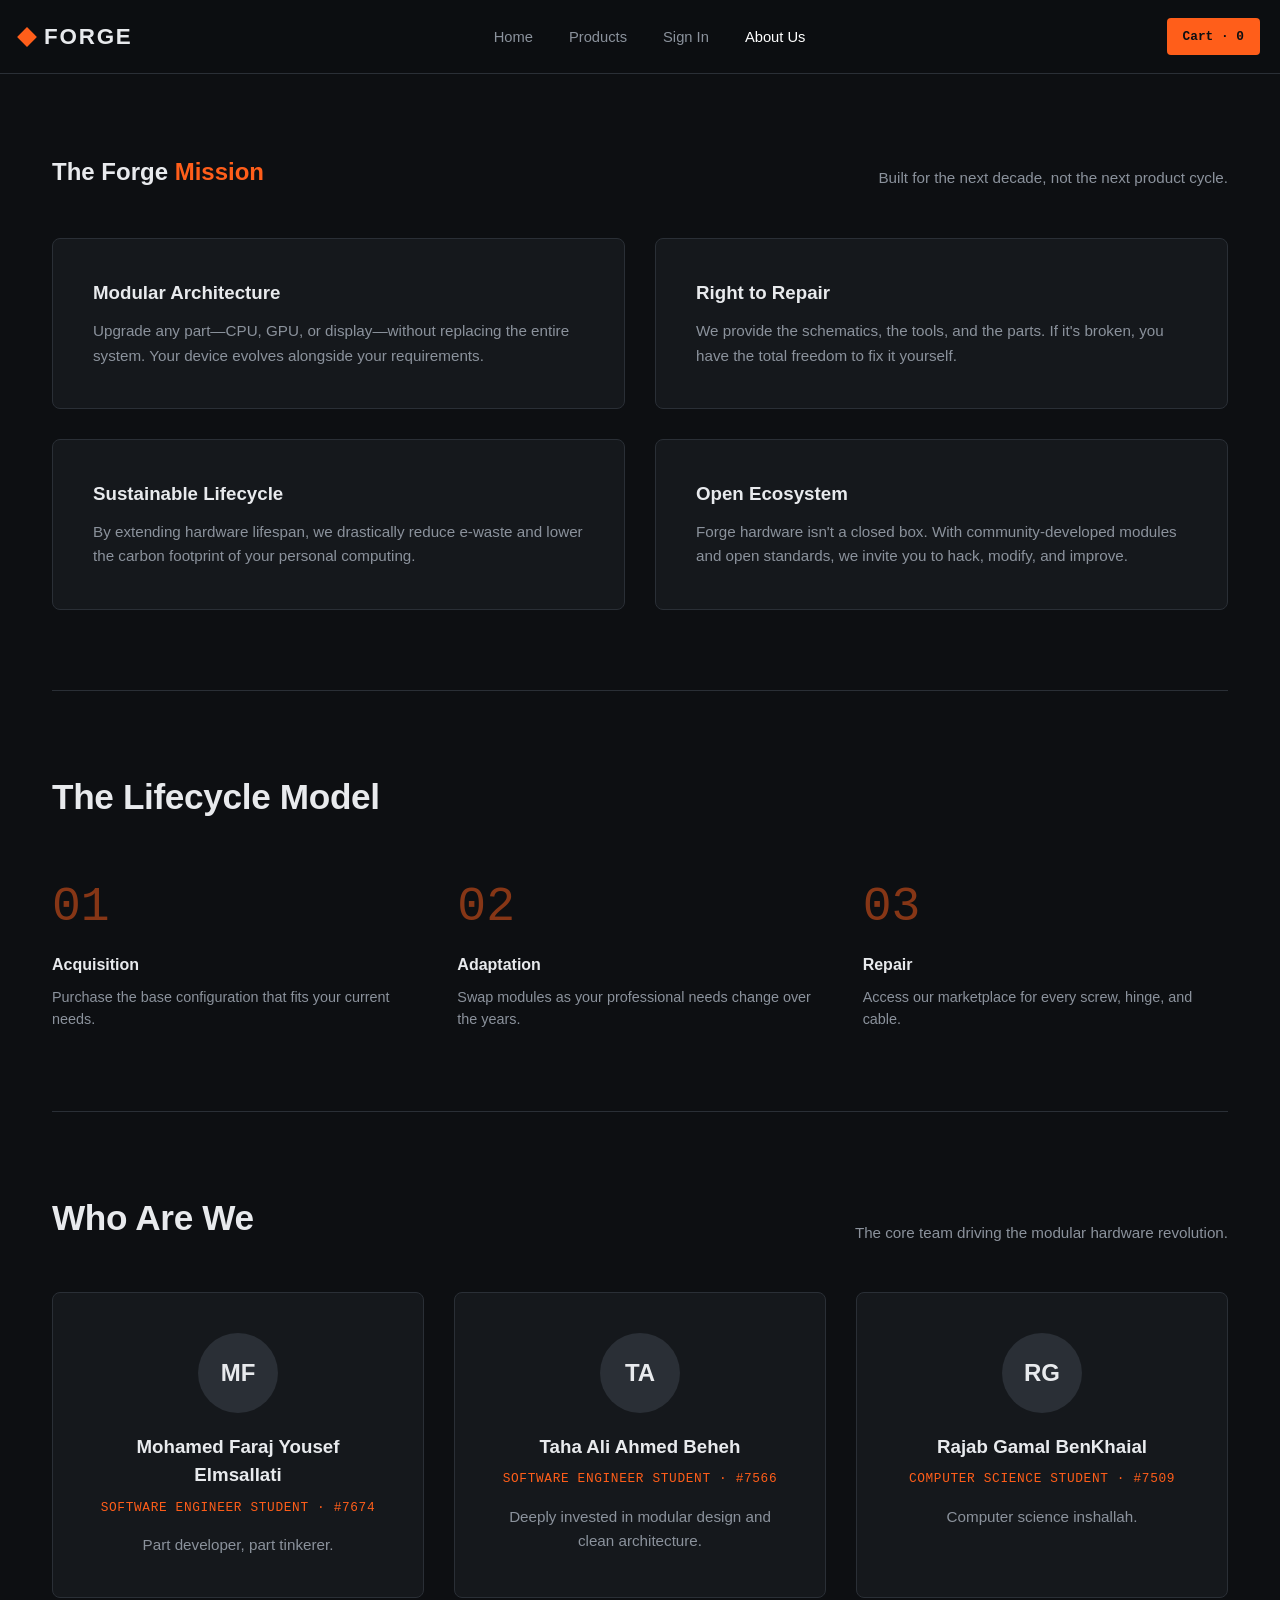
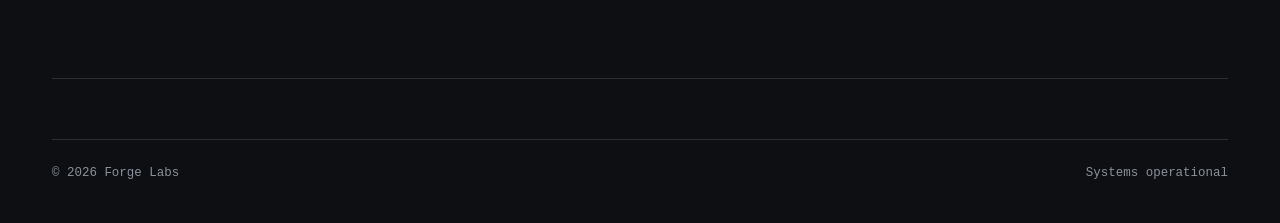
==== commit f8de3aff: "adding credits" ====
--- a/Pages/about.html
+++ b/Pages/about.html
@@ -6,7 +6,7 @@
         <title>About Forge — The Modular Standard</title>
         <link rel="stylesheet" href="/style.css" />
         <link rel="stylesheet" href="/Pages/style.css" />
-        <link rel="icon" href="/public/favicon.svg" />
+        <link rel="icon" href="/favicon.svg" />
     </head>
     <body>
         <header>
@@ -104,6 +104,38 @@
                     </div>
                 </div>
             </section>
+            <section class="section" id="team">
+                <div class="section-head">
+                    <h2>Who Are We</h2>
+                    <p>
+                        The core team driving the modular hardware revolution.
+                    </p>
+                </div>
+
+                <div class="team-grid">
+                    <div class="team-card">
+                        <div class="team-avatar">MF</div>
+                        <h3>Mohamed Faraj Yousef Elmsallati</h3>
+                        <p class="role">Software Engineer Student · #7674</p>
+                        <p class="bio">Part developer, part tinkerer.</p>
+                    </div>
+                    <div class="team-card">
+                        <div class="team-avatar">TA</div>
+                        <h3>Taha Ali Ahmed Beheh</h3>
+                        <p class="role">Software Engineer Student · #7566</p>
+                        <p class="bio">
+                            Deeply invested in modular design and clean
+                            architecture.
+                        </p>
+                    </div>
+                    <div class="team-card">
+                        <div class="team-avatar">RG</div>
+                        <h3>Rajab Gamal BenKhaial</h3>
+                        <p class="role">Computer Science Student · #7509</p>
+                        <p class="bio">Computer science inshallah.</p>
+                    </div>
+                </div>
+            </section>
         </main>
 
         <footer id="contact">
--- a/style.css
+++ b/style.css
@@ -422,7 +422,10 @@
 .product-image img {
     width: 100%;
     height: 100%;
-    padding: 0px;
+    object-fit: cover;
+    object-position: center;
+    position: absolute;
+    inset: 0;
     transition: transform 0.3s ease;
 }
 
--- a/Pages/style.css
+++ b/Pages/style.css
@@ -466,6 +466,61 @@
     color: var(--accent);
 }
 
+.team-grid {
+    display: grid;
+    grid-template-columns: repeat(auto-fit, minmax(300px, 1fr));
+    gap: 30px;
+    margin-top: 40px;
+}
+
+.team-card {
+    background: var(--bg-panel);
+    border: 1px solid var(--line);
+    padding: 40px;
+    border-radius: 8px;
+    text-align: center;
+    transition: border-color 0.2s ease;
+}
+
+.team-card:hover {
+    border-color: var(--accent);
+}
+
+.team-avatar {
+    width: 80px;
+    height: 80px;
+    background: var(--line);
+    color: var(--text);
+    font-family: var(--font-display);
+    font-weight: 700;
+    display: flex;
+    align-items: center;
+    justify-content: center;
+    border-radius: 50%;
+    margin: 0 auto 20px;
+    font-size: 1.5rem;
+}
+
+.team-card h3 {
+    font-family: var(--font-display);
+    margin-bottom: 8px;
+}
+
+.team-card .role {
+    font-family: var(--font-mono);
+    color: var(--accent);
+    font-size: 0.8rem;
+    margin-bottom: 16px;
+    text-transform: uppercase;
+    letter-spacing: 0.05em;
+}
+
+.team-card .bio {
+    color: var(--text-dim);
+    font-size: 0.95rem;
+    line-height: 1.6;
+}
+
 @media (max-width: 900px) {
     .mission-grid {
         grid-template-columns: 1fr;
